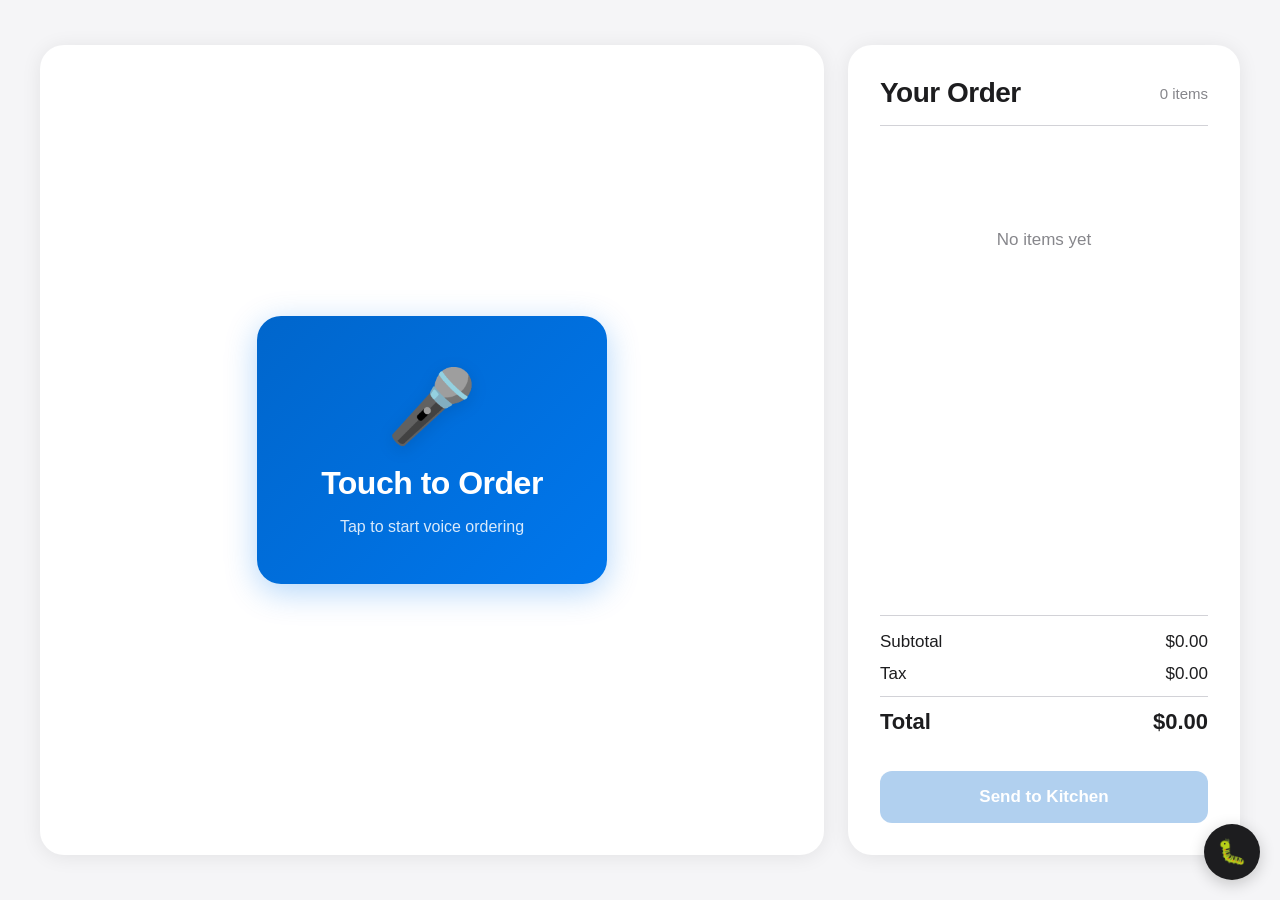
==== templates/index.html @ b864e1ce "Implement: Client-side voice fingerprinting for zero-latency speaker verification" ====
<!DOCTYPE html>
<html lang="en">
<head>
    <meta charset="UTF-8">
    <meta name="viewport" content="width=device-width, initial-scale=1.0">
    <title>CamareraI - Voice Ordering</title>
    <link rel="stylesheet" href="/static/style.css">
    <script src="https://cdn.socket.io/4.5.4/socket.io.min.js"></script>
    <script src="/static/speaker_fingerprint.js"></script>
</head>
<body>
    <div class="container">
        <!-- Main Content Area -->
        <div class="main-content">
            <!-- Touch to Order Button (shown initially) -->
            <div id="start-button-area" class="start-button-area">
                <button id="start-order-btn" class="start-order-btn">
                    <div class="btn-icon">🎤</div>
                    <div class="btn-text">Touch to Order</div>
                    <div class="btn-subtitle">Tap to start voice ordering</div>
                </button>
            </div>

            <!-- Enrollment Area (hidden initially) -->
            <div id="enrollment-area" class="enrollment-area hidden">
                <div class="enrollment-icon">🎤</div>
                <div class="enrollment-text">Please say:</div>
                <div class="enrollment-phrase">"Hello, I'd like to order"</div>
                <div id="enrollment-status" class="enrollment-status">Listening...</div>
            </div>

            <!-- Status Indicator (hidden initially) -->
            <div id="status-area" class="status-area hidden">
                <div id="status-icon" class="status-icon">◉</div>
                <div id="status-text" class="status-text">Listening</div>
            </div>
        </div>

        <!-- Order Summary Panel -->
        <div class="order-panel">
            <div class="order-header">
                <h2>Your Order</h2>
                <div id="item-count" class="item-count">0 items</div>
            </div>

            <div id="order-items" class="order-items">
                <p class="empty-state">No items yet</p>
            </div>

            <div class="order-totals">
                <div class="total-row">
                    <span>Subtotal</span>
                    <span id="subtotal">$0.00</span>
                </div>
                <div class="total-row">
                    <span>Tax</span>
                    <span id="tax">$0.00</span>
                </div>
                <div class="total-row total-final">
                    <span>Total</span>
                    <span id="total">$0.00</span>
                </div>
            </div>

            <button id="send-order-btn" class="send-order-btn" disabled>
                Send to Kitchen
            </button>
        </div>
    </div>

    <!-- Hidden audio player for TTS -->
    <audio id="audio-player" style="display: none;"></audio>

    <!-- Debug Panel (hidden by default) -->
    <div id="debug-panel" class="debug-panel hidden">
        <div class="debug-header">
            <h3>Debug Info</h3>
            <button id="close-debug" class="debug-close">×</button>
        </div>
        <div id="debug-content" class="debug-content">
            <div class="debug-item">
                <strong>Session:</strong>
                <span id="debug-session">-</span>
            </div>
            <div class="debug-item">
                <strong>Table:</strong>
                <span id="table-name">-</span>
            </div>
            <div class="debug-item">
                <strong>Transcript:</strong>
                <div id="debug-transcript" class="debug-transcript">-</div>
            </div>
            <div class="debug-item">
                <strong>Response:</strong>
                <div id="debug-response" class="debug-response">-</div>
            </div>
        </div>
    </div>

    <!-- Debug toggle button (bottom right) -->
    <button id="show-debug" class="show-debug-btn">🐛</button>

    <script src="/static/app.js"></script>
</body>
</html>
---- static/style.css ----
/* Reset and Base Styles */
* {
    margin: 0;
    padding: 0;
    box-sizing: border-box;
}

body {
    font-family: 'SF Pro Display', -apple-system, BlinkMacSystemFont, 'Segoe UI', Roboto, sans-serif;
    background: #f5f5f7;
    min-height: 100vh;
    display: flex;
    align-items: center;
    justify-content: center;
    padding: 20px;
}

.container {
    width: 100%;
    max-width: 1200px;
    height: 90vh;
    display: grid;
    grid-template-columns: 2fr 1fr;
    gap: 24px;
}

/* Main Content Area */
.main-content {
    background: white;
    border-radius: 24px;
    box-shadow: 0 2px 20px rgba(0, 0, 0, 0.08);
    display: flex;
    align-items: center;
    justify-content: center;
    padding: 60px;
}

/* Status Area */
.status-area {
    text-align: center;
}

.status-area.hidden {
    display: none;
}

/* Start Button Area */
.start-button-area {
    text-align: center;
}

.start-button-area.hidden {
    display: none;
}

/* Enrollment Area */
.enrollment-area {
    text-align: center;
}

.enrollment-area.hidden {
    display: none;
}

.enrollment-icon {
    font-size: 80px;
    margin-bottom: 24px;
    animation: pulse 1.5s ease-in-out infinite;
}

.enrollment-text {
    font-size: 20px;
    color: #86868b;
    margin-bottom: 10px;
}

.enrollment-phrase {
    font-size: 28px;
    font-weight: 600;
    color: #06c;
    margin-bottom: 20px;
    padding: 20px;
    background: rgba(0, 102, 204, 0.05);
    border-radius: 12px;
}

.enrollment-status {
    font-size: 16px;
    color: #86868b;
    font-weight: 500;
}

.start-order-btn {
    background: linear-gradient(135deg, #06c 0%, #0077ed 100%);
    border: none;
    border-radius: 24px;
    padding: 48px 64px;
    cursor: pointer;
    transition: all 0.3s ease;
    box-shadow: 0 8px 32px rgba(0, 119, 237, 0.3);
    display: flex;
    flex-direction: column;
    align-items: center;
    gap: 16px;
}

.start-order-btn:hover {
    transform: translateY(-4px);
    box-shadow: 0 12px 40px rgba(0, 119, 237, 0.4);
}

.start-order-btn:active {
    transform: translateY(-2px);
}

.start-order-btn .btn-icon {
    font-size: 72px;
    filter: drop-shadow(0 4px 8px rgba(0, 0, 0, 0.1));
}

.start-order-btn .btn-text {
    font-size: 32px;
    font-weight: 600;
    color: white;
    letter-spacing: -0.5px;
}

.start-order-btn .btn-subtitle {
    font-size: 16px;
    color: rgba(255, 255, 255, 0.85);
    font-weight: 400;
}

.status-icon {
    font-size: 80px;
    margin-bottom: 24px;
    color: #1d1d1f;
    animation: breathe 3s ease-in-out infinite;
}

.status-icon.listening {
    color: #06c;
}

.status-icon.speaking {
    color: #34c759;
    animation: pulse 1.5s ease-in-out infinite;
}

.status-icon.thinking {
    color: #ff9500;
    animation: rotate 2s linear infinite;
}

.status-text {
    font-size: 24px;
    font-weight: 500;
    color: #86868b;
    letter-spacing: -0.5px;
}

/* Order Panel */
.order-panel {
    background: white;
    border-radius: 24px;
    box-shadow: 0 2px 20px rgba(0, 0, 0, 0.08);
    display: flex;
    flex-direction: column;
    padding: 32px;
}

.order-header {
    display: flex;
    justify-content: space-between;
    align-items: center;
    margin-bottom: 24px;
    padding-bottom: 16px;
    border-bottom: 1px solid #d2d2d7;
}

.order-header h2 {
    font-size: 28px;
    font-weight: 600;
    color: #1d1d1f;
    letter-spacing: -0.5px;
}

.item-count {
    font-size: 15px;
    color: #86868b;
    font-weight: 500;
}

.order-items {
    flex: 1;
    overflow-y: auto;
    margin-bottom: 24px;
    min-height: 300px;
}

.empty-state {
    text-align: center;
    color: #86868b;
    padding: 80px 20px;
    font-size: 17px;
    font-weight: 400;
}

.order-item {
    padding: 16px 0;
    border-bottom: 1px solid #f5f5f7;
    display: flex;
    justify-content: space-between;
    align-items: flex-start;
    animation: slideIn 0.3s ease-out;
}

.order-item:last-child {
    border-bottom: none;
}

.item-details {
    flex: 1;
    display: flex;
    flex-direction: column;
    gap: 4px;
}

.item-name {
    font-weight: 500;
    color: #1d1d1f;
    font-size: 17px;
}

.item-quantity {
    font-size: 14px;
    color: #06c;
    font-weight: 600;
}

.item-mods {
    font-size: 13px;
    color: #86868b;
    font-style: italic;
}

.item-price {
    color: #1d1d1f;
    font-weight: 600;
    font-size: 17px;
    margin-left: 16px;
}

.order-totals {
    border-top: 1px solid #d2d2d7;
    padding-top: 16px;
    margin-bottom: 24px;
}

.total-row {
    display: flex;
    justify-content: space-between;
    margin-bottom: 12px;
    font-size: 17px;
    color: #1d1d1f;
}

.total-row.total-final {
    font-size: 22px;
    font-weight: 600;
    margin-top: 12px;
    padding-top: 12px;
    border-top: 1px solid #d2d2d7;
}

.send-order-btn {
    width: 100%;
    padding: 16px;
    border: none;
    border-radius: 12px;
    background: #06c;
    color: white;
    font-size: 17px;
    font-weight: 600;
    cursor: pointer;
    transition: all 0.2s ease;
}

.send-order-btn:hover:not(:disabled) {
    background: #0077ed;
    transform: translateY(-1px);
}

.send-order-btn:active:not(:disabled) {
    transform: translateY(0);
}

.send-order-btn:disabled {
    opacity: 0.3;
    cursor: not-allowed;
}

/* Debug Panel */
.debug-panel {
    position: fixed;
    bottom: 20px;
    right: 20px;
    background: white;
    border-radius: 16px;
    box-shadow: 0 4px 24px rgba(0, 0, 0, 0.15);
    width: 400px;
    max-height: 500px;
    z-index: 1000;
}

.debug-panel.hidden {
    display: none;
}

.debug-header {
    display: flex;
    justify-content: space-between;
    align-items: center;
    padding: 16px 20px;
    border-bottom: 1px solid #d2d2d7;
}

.debug-header h3 {
    font-size: 17px;
    font-weight: 600;
    color: #1d1d1f;
}

.debug-close {
    background: none;
    border: none;
    font-size: 28px;
    color: #86868b;
    cursor: pointer;
    line-height: 1;
    padding: 0;
    width: 32px;
    height: 32px;
    display: flex;
    align-items: center;
    justify-content: center;
}

.debug-close:hover {
    color: #1d1d1f;
}

.debug-content {
    padding: 20px;
    max-height: 400px;
    overflow-y: auto;
}

.debug-item {
    margin-bottom: 16px;
    font-size: 13px;
}

.debug-item strong {
    display: block;
    color: #86868b;
    margin-bottom: 4px;
    font-weight: 600;
    text-transform: uppercase;
    font-size: 11px;
    letter-spacing: 0.5px;
}

.debug-item span,
.debug-transcript,
.debug-response {
    color: #1d1d1f;
    font-family: 'SF Mono', Monaco, monospace;
    font-size: 12px;
    line-height: 1.6;
    word-break: break-word;
}

.show-debug-btn {
    position: fixed;
    bottom: 20px;
    right: 20px;
    width: 56px;
    height: 56px;
    border-radius: 50%;
    border: none;
    background: #1d1d1f;
    color: white;
    font-size: 24px;
    cursor: pointer;
    box-shadow: 0 4px 16px rgba(0, 0, 0, 0.2);
    transition: all 0.2s ease;
    z-index: 999;
}

.show-debug-btn:hover {
    transform: scale(1.05);
    box-shadow: 0 6px 20px rgba(0, 0, 0, 0.25);
}

.show-debug-btn.hidden {
    display: none;
}

/* Animations */
@keyframes breathe {
    0%, 100% {
        opacity: 0.6;
        transform: scale(1);
    }
    50% {
        opacity: 1;
        transform: scale(1.05);
    }
}

@keyframes pulse {
    0%, 100% {
        opacity: 1;
        transform: scale(1);
    }
    50% {
        opacity: 0.7;
        transform: scale(1.1);
    }
}

@keyframes rotate {
    from {
        transform: rotate(0deg);
    }
    to {
        transform: rotate(360deg);
    }
}

@keyframes slideIn {
    from {
        opacity: 0;
        transform: translateX(-20px);
    }
    to {
        opacity: 1;
        transform: translateX(0);
    }
}

/* Responsive Design */
@media (max-width: 1024px) {
    .container {
        grid-template-columns: 1fr;
        grid-template-rows: 1fr auto;
        height: auto;
        min-height: 90vh;
    }

    .main-content {
        min-height: 400px;
    }

    .order-panel {
        max-height: 500px;
    }
}

@media (max-width: 768px) {
    body {
        padding: 12px;
    }

    .container {
        gap: 16px;
    }

    .main-content {
        padding: 40px 20px;
        min-height: 300px;
    }

    .status-icon {
        font-size: 60px;
    }

    .status-text {
        font-size: 20px;
    }

    .order-panel {
        padding: 24px;
    }

    .order-header h2 {
        font-size: 24px;
    }

    .debug-panel {
        width: calc(100vw - 40px);
        left: 20px;
        right: 20px;
    }
}

/* Scrollbar Styling */
.order-items::-webkit-scrollbar,
.debug-content::-webkit-scrollbar {
    width: 6px;
}

.order-items::-webkit-scrollbar-track,
.debug-content::-webkit-scrollbar-track {
    background: transparent;
}

.order-items::-webkit-scrollbar-thumb,
.debug-content::-webkit-scrollbar-thumb {
    background: #d2d2d7;
    border-radius: 3px;
}

.order-items::-webkit-scrollbar-thumb:hover,
.debug-content::-webkit-scrollbar-thumb:hover {
    background: #86868b;
}
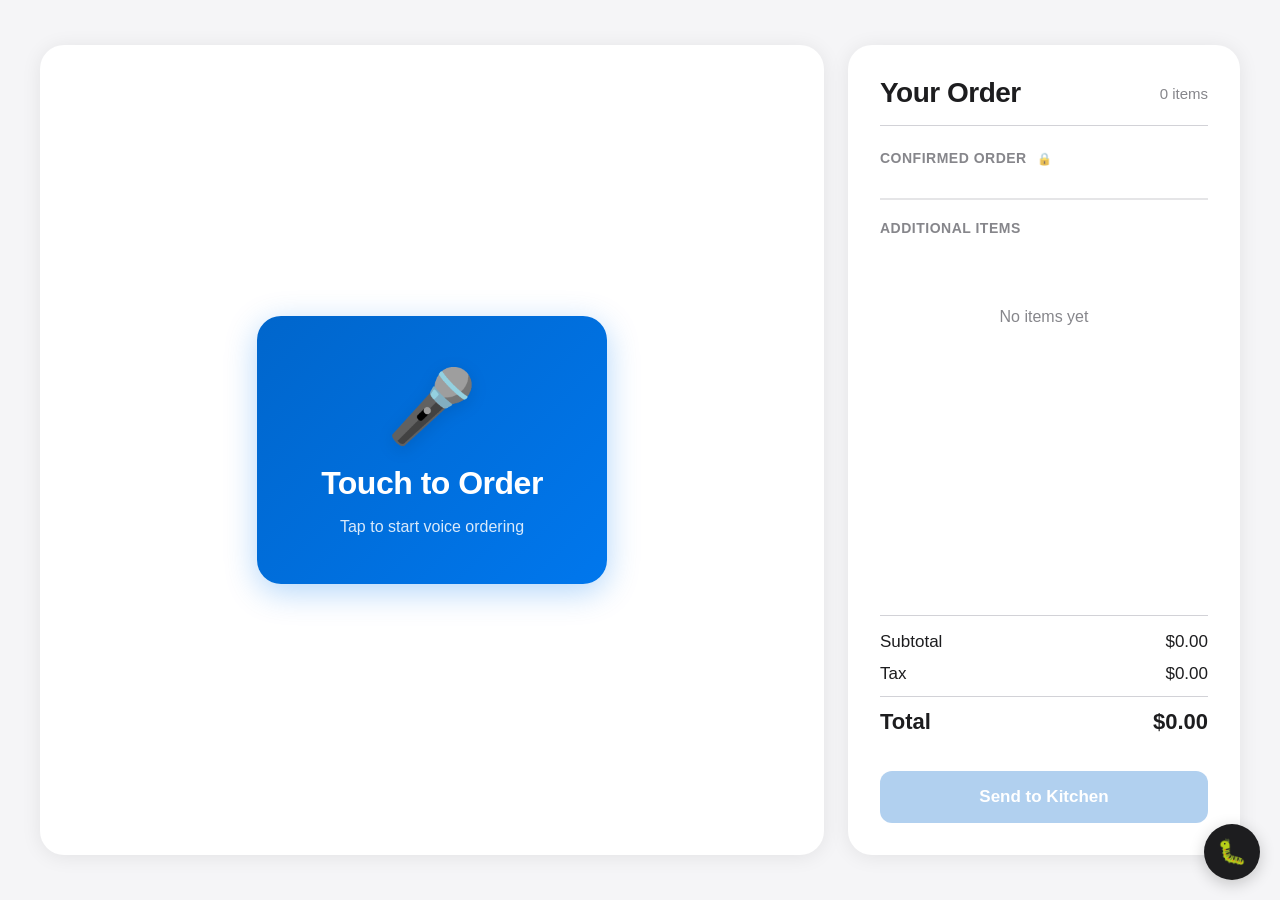
==== commit d4622844: "Implement: UI updates for session management (Phase 3) Added UI components and styles for session ma" ====
--- a/templates/index.html
+++ b/templates/index.html
@@ -37,13 +37,25 @@
         </div>
 
         <!-- Order Summary Panel -->
-        <div class="order-panel">
+        <div id="order-panel" class="order-panel hidden">
             <div class="order-header">
                 <h2>Your Order</h2>
                 <div id="item-count" class="item-count">0 items</div>
             </div>
 
             <div id="order-items" class="order-items">
+                <!-- Confirmed items section (locked) -->
+                <div id="confirmed-section" class="order-section confirmed hidden">
+                    <h3>Confirmed Order <span class="lock-icon">🔒</span></h3>
+                    <div id="confirmed-items" class="order-items-list"></div>
+                </div>
+
+                <!-- New items section (being added) -->
+                <div id="new-section" class="order-section new hidden">
+                    <h3>Additional Items</h3>
+                    <div id="new-items" class="order-items-list"></div>
+                </div>
+
                 <p class="empty-state">No items yet</p>
             </div>
 
@@ -100,6 +112,9 @@
     <!-- Debug toggle button (bottom right) -->
     <button id="show-debug" class="show-debug-btn">🐛</button>
 
+    <!-- Manual reset button (bottom left, for staff/testing) -->
+    <button id="reset-session-btn" class="reset-session-btn hidden">Reset Session (Staff)</button>
+
     <script src="/static/app.js"></script>
 </body>
 </html>
--- a/static/style.css
+++ b/static/style.css
@@ -526,3 +526,109 @@
 .debug-content::-webkit-scrollbar-thumb:hover {
     background: #86868b;
 }
+
+/* Session Management Styles */
+
+/* Order sections for confirmed vs new items */
+.order-section {
+    margin-bottom: 20px;
+}
+
+.order-section h3 {
+    font-size: 14px;
+    font-weight: 600;
+    color: #86868b;
+    margin-bottom: 12px;
+    text-transform: uppercase;
+    letter-spacing: 0.5px;
+}
+
+.order-section.confirmed {
+    padding-bottom: 20px;
+    border-bottom: 2px solid #e5e5e7;
+}
+
+.order-section.new {
+    margin-top: 20px;
+}
+
+.lock-icon {
+    font-size: 12px;
+    margin-left: 6px;
+    opacity: 0.7;
+}
+
+/* Locked items styling */
+.order-item.locked {
+    opacity: 0.6;
+    background: #f5f5f7;
+    border-left: 3px solid #86868b;
+    padding-left: 12px;
+}
+
+.order-item.locked .item-name {
+    color: #86868b;
+}
+
+.order-item.locked .item-price {
+    color: #86868b;
+}
+
+/* Order items list */
+.order-items-list {
+    display: flex;
+    flex-direction: column;
+    gap: 8px;
+}
+
+/* Reset session button (for staff/testing) */
+.reset-session-btn {
+    position: fixed;
+    bottom: 20px;
+    left: 20px;
+    padding: 12px 24px;
+    background: #dc3545;
+    color: white;
+    border: none;
+    border-radius: 8px;
+    cursor: pointer;
+    font-size: 14px;
+    font-weight: 600;
+    z-index: 1000;
+    box-shadow: 0 4px 12px rgba(220, 53, 69, 0.3);
+    transition: all 0.2s ease;
+}
+
+.reset-session-btn:hover {
+    background: #c82333;
+    transform: translateY(-2px);
+    box-shadow: 0 6px 16px rgba(220, 53, 69, 0.4);
+}
+
+.reset-session-btn.hidden {
+    display: none;
+}
+
+/* Button state variations */
+.start-order-btn.confirmed {
+    background: linear-gradient(135deg, #667eea 0%, #764ba2 100%);
+    box-shadow: 0 8px 32px rgba(102, 126, 234, 0.3);
+}
+
+.start-order-btn.confirmed:hover {
+    transform: scale(1.05);
+    box-shadow: 0 12px 40px rgba(102, 126, 234, 0.4);
+}
+
+/* Empty state when no items */
+.order-items .empty-state {
+    text-align: center;
+    color: #86868b;
+    font-size: 16px;
+    padding: 40px 20px;
+}
+
+/* Hide empty state when sections are visible */
+.order-section:not(.hidden) ~ .empty-state {
+    display: none;
+}
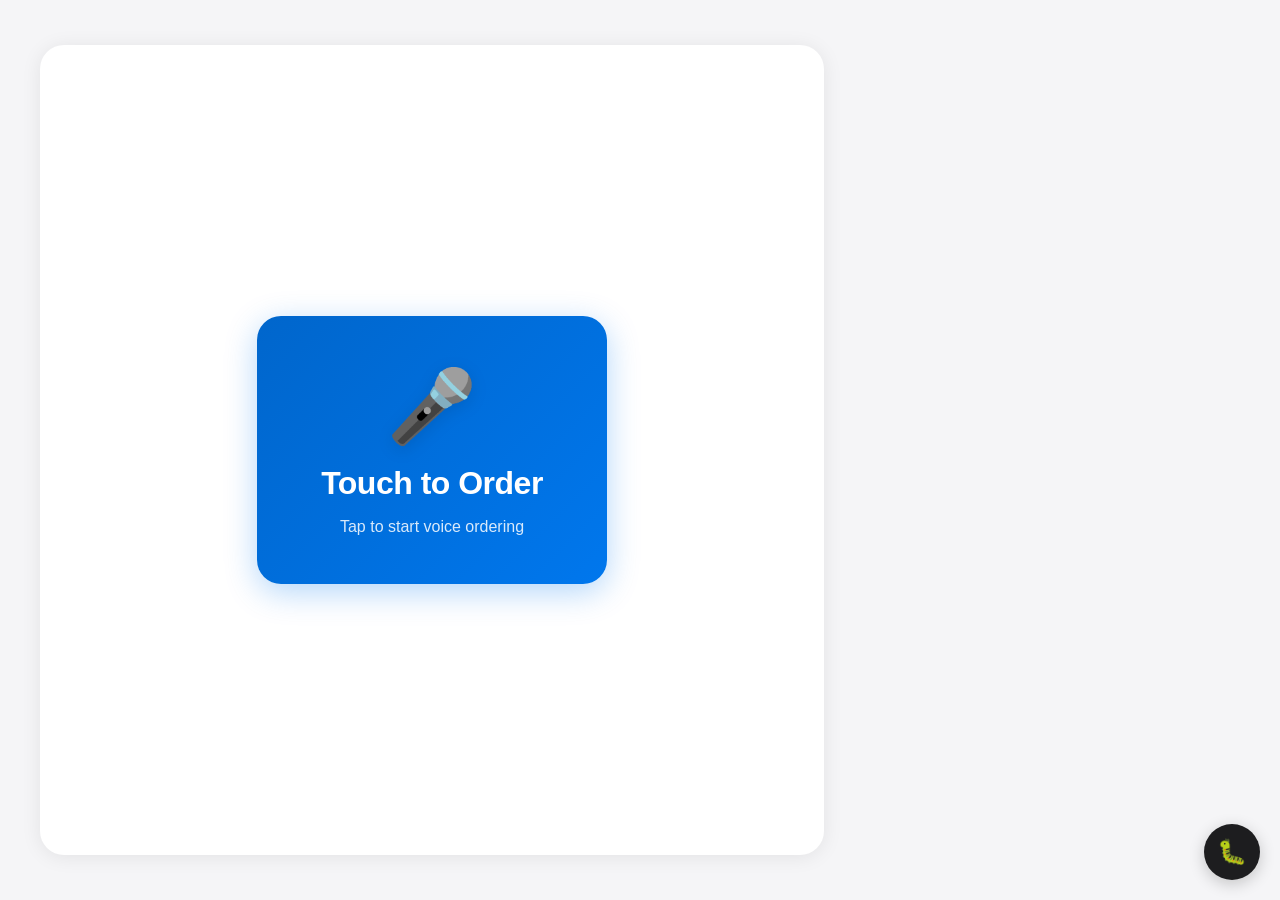
==== commit 43bcf218: "order management tested initially" ====
--- a/templates/index.html
+++ b/templates/index.html
@@ -56,7 +56,7 @@
                     <div id="new-items" class="order-items-list"></div>
                 </div>
 
-                <p class="empty-state">No items yet</p>
+                <p class="empty-state hidden">No items yet</p>
             </div>
 
             <div class="order-totals">
--- a/static/style.css
+++ b/static/style.css
@@ -3,6 +3,11 @@
     margin: 0;
     padding: 0;
     box-sizing: border-box;
+}
+
+/* Global hidden class */
+.hidden {
+    display: none !important;
 }
 
 body {
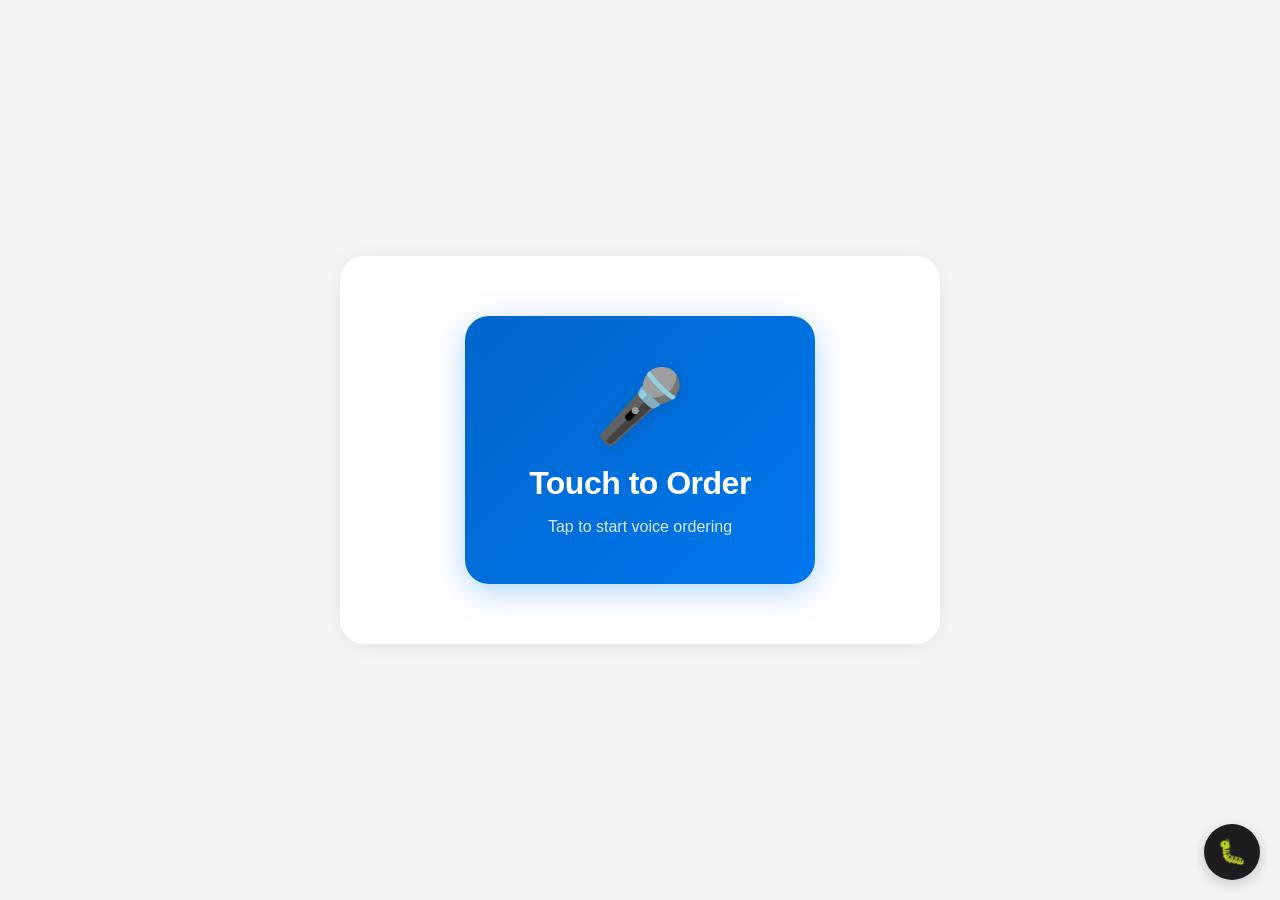
==== commit a3758d78: "status area became floating" ====
--- a/templates/index.html
+++ b/templates/index.html
@@ -27,12 +27,6 @@
                 <div class="enrollment-text">Please say:</div>
                 <div class="enrollment-phrase">"Hello, I'd like to order"</div>
                 <div id="enrollment-status" class="enrollment-status">Listening...</div>
-            </div>
-
-            <!-- Status Indicator (hidden initially) -->
-            <div id="status-area" class="status-area hidden">
-                <div id="status-icon" class="status-icon">◉</div>
-                <div id="status-text" class="status-text">Listening</div>
             </div>
         </div>
 
@@ -80,6 +74,12 @@
         </div>
     </div>
 
+    <!-- Floating Status Indicator (outside container, always accessible) -->
+    <div id="status-area" class="status-area hidden">
+        <div id="status-icon" class="status-icon">◉</div>
+        <div id="status-text" class="status-text">Listening</div>
+    </div>
+
     <!-- Hidden audio player for TTS -->
     <audio id="audio-player" style="display: none;"></audio>
 
--- a/static/style.css
+++ b/static/style.css
@@ -24,12 +24,13 @@
     width: 100%;
     max-width: 1200px;
     height: 90vh;
-    display: grid;
-    grid-template-columns: 2fr 1fr;
+    display: flex;
+    justify-content: center;
+    align-items: center;
     gap: 24px;
 }
 
-/* Main Content Area */
+/* Main Content Area - Only for start button and enrollment */
 .main-content {
     background: white;
     border-radius: 24px;
@@ -38,11 +39,30 @@
     align-items: center;
     justify-content: center;
     padding: 60px;
-}
-
-/* Status Area */
+    width: 100%;
+    max-width: 600px;
+}
+
+/* Hide main content when order panel is visible */
+.main-content.with-order {
+    display: none;
+}
+
+/* Status Area - Floating bar at bottom */
 .status-area {
+    position: fixed;
+    bottom: 32px;
+    left: 50%;
+    transform: translateX(-50%);
     text-align: center;
+    background: rgba(255, 255, 255, 0.95);
+    backdrop-filter: blur(10px);
+    padding: 20px 48px;
+    border-radius: 50px;
+    box-shadow: 0 8px 32px rgba(0, 0, 0, 0.15);
+    border: 1px solid rgba(0, 0, 0, 0.08);
+    z-index: 100;
+    transition: all 0.3s ease;
 }
 
 .status-area.hidden {
@@ -137,10 +157,13 @@
 }
 
 .status-icon {
-    font-size: 80px;
-    margin-bottom: 24px;
+    font-size: 28px;
+    margin-bottom: 0;
+    margin-right: 12px;
     color: #1d1d1f;
     animation: breathe 3s ease-in-out infinite;
+    display: inline-block;
+    vertical-align: middle;
 }
 
 .status-icon.listening {
@@ -158,13 +181,15 @@
 }
 
 .status-text {
-    font-size: 24px;
-    font-weight: 500;
-    color: #86868b;
-    letter-spacing: -0.5px;
-}
-
-/* Order Panel */
+    font-size: 18px;
+    font-weight: 600;
+    color: #1d1d1f;
+    letter-spacing: -0.3px;
+    display: inline-block;
+    vertical-align: middle;
+}
+
+/* Order Panel - Full width when visible */
 .order-panel {
     background: white;
     border-radius: 24px;
@@ -172,6 +197,9 @@
     display: flex;
     flex-direction: column;
     padding: 32px;
+    width: 100%;
+    max-width: 800px;
+    height: 90vh;
 }
 
 .order-header {
@@ -458,18 +486,24 @@
 /* Responsive Design */
 @media (max-width: 1024px) {
     .container {
-        grid-template-columns: 1fr;
-        grid-template-rows: 1fr auto;
+        flex-direction: column;
         height: auto;
         min-height: 90vh;
     }
 
     .main-content {
         min-height: 400px;
+        max-width: 100%;
     }
 
     .order-panel {
         max-height: 500px;
+        max-width: 100%;
+    }
+
+    .status-area {
+        bottom: 20px;
+        padding: 16px 32px;
     }
 }
 
@@ -487,12 +521,18 @@
         min-height: 300px;
     }
 
+    .status-area {
+        bottom: 12px;
+        padding: 14px 28px;
+    }
+
     .status-icon {
-        font-size: 60px;
+        font-size: 24px;
+        margin-right: 8px;
     }
 
     .status-text {
-        font-size: 20px;
+        font-size: 16px;
     }
 
     .order-panel {
@@ -563,20 +603,19 @@
     opacity: 0.7;
 }
 
-/* Locked items styling */
+/* Locked items styling - keep prominent, just add subtle indicator */
 .order-item.locked {
-    opacity: 0.6;
-    background: #f5f5f7;
-    border-left: 3px solid #86868b;
+    background: #f9f9fb;
+    border-left: 3px solid #06c;
     padding-left: 12px;
 }
 
 .order-item.locked .item-name {
-    color: #86868b;
+    color: #1d1d1f;
 }
 
 .order-item.locked .item-price {
-    color: #86868b;
+    color: #1d1d1f;
 }
 
 /* Order items list */
